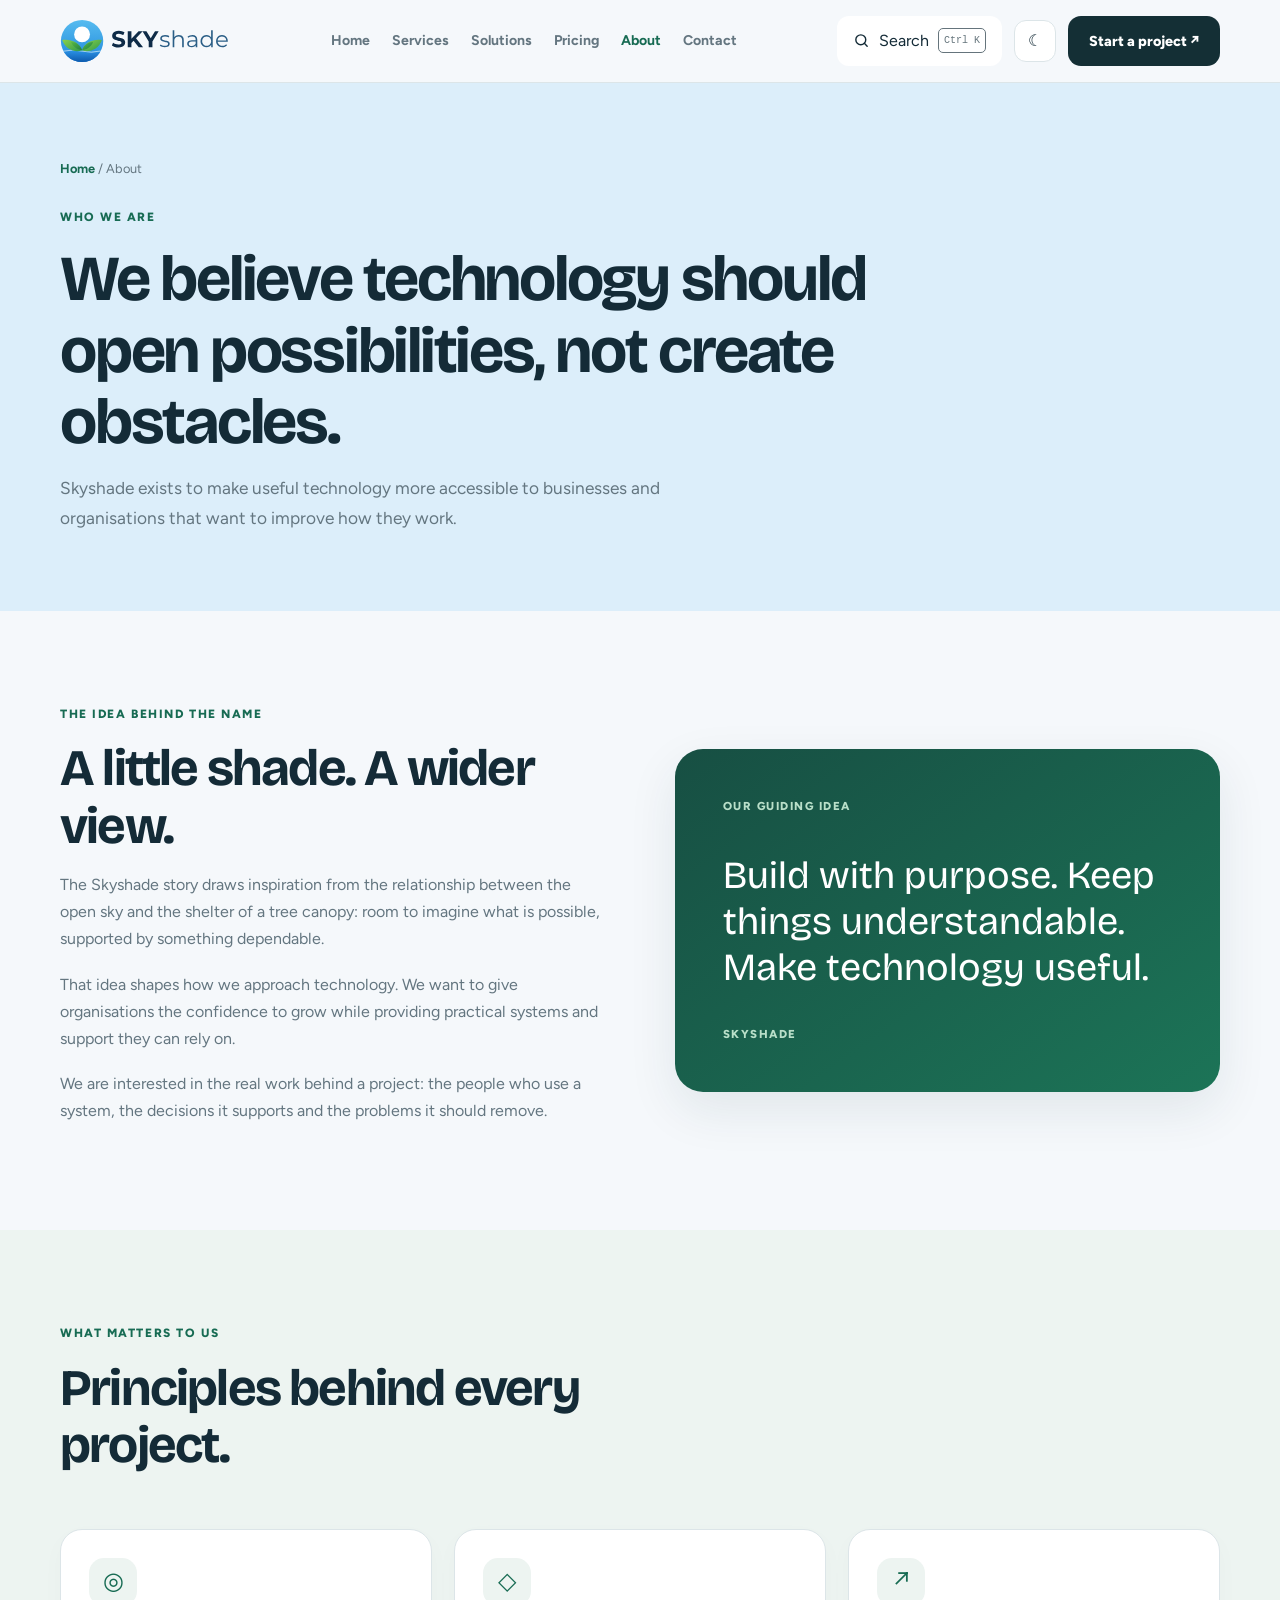
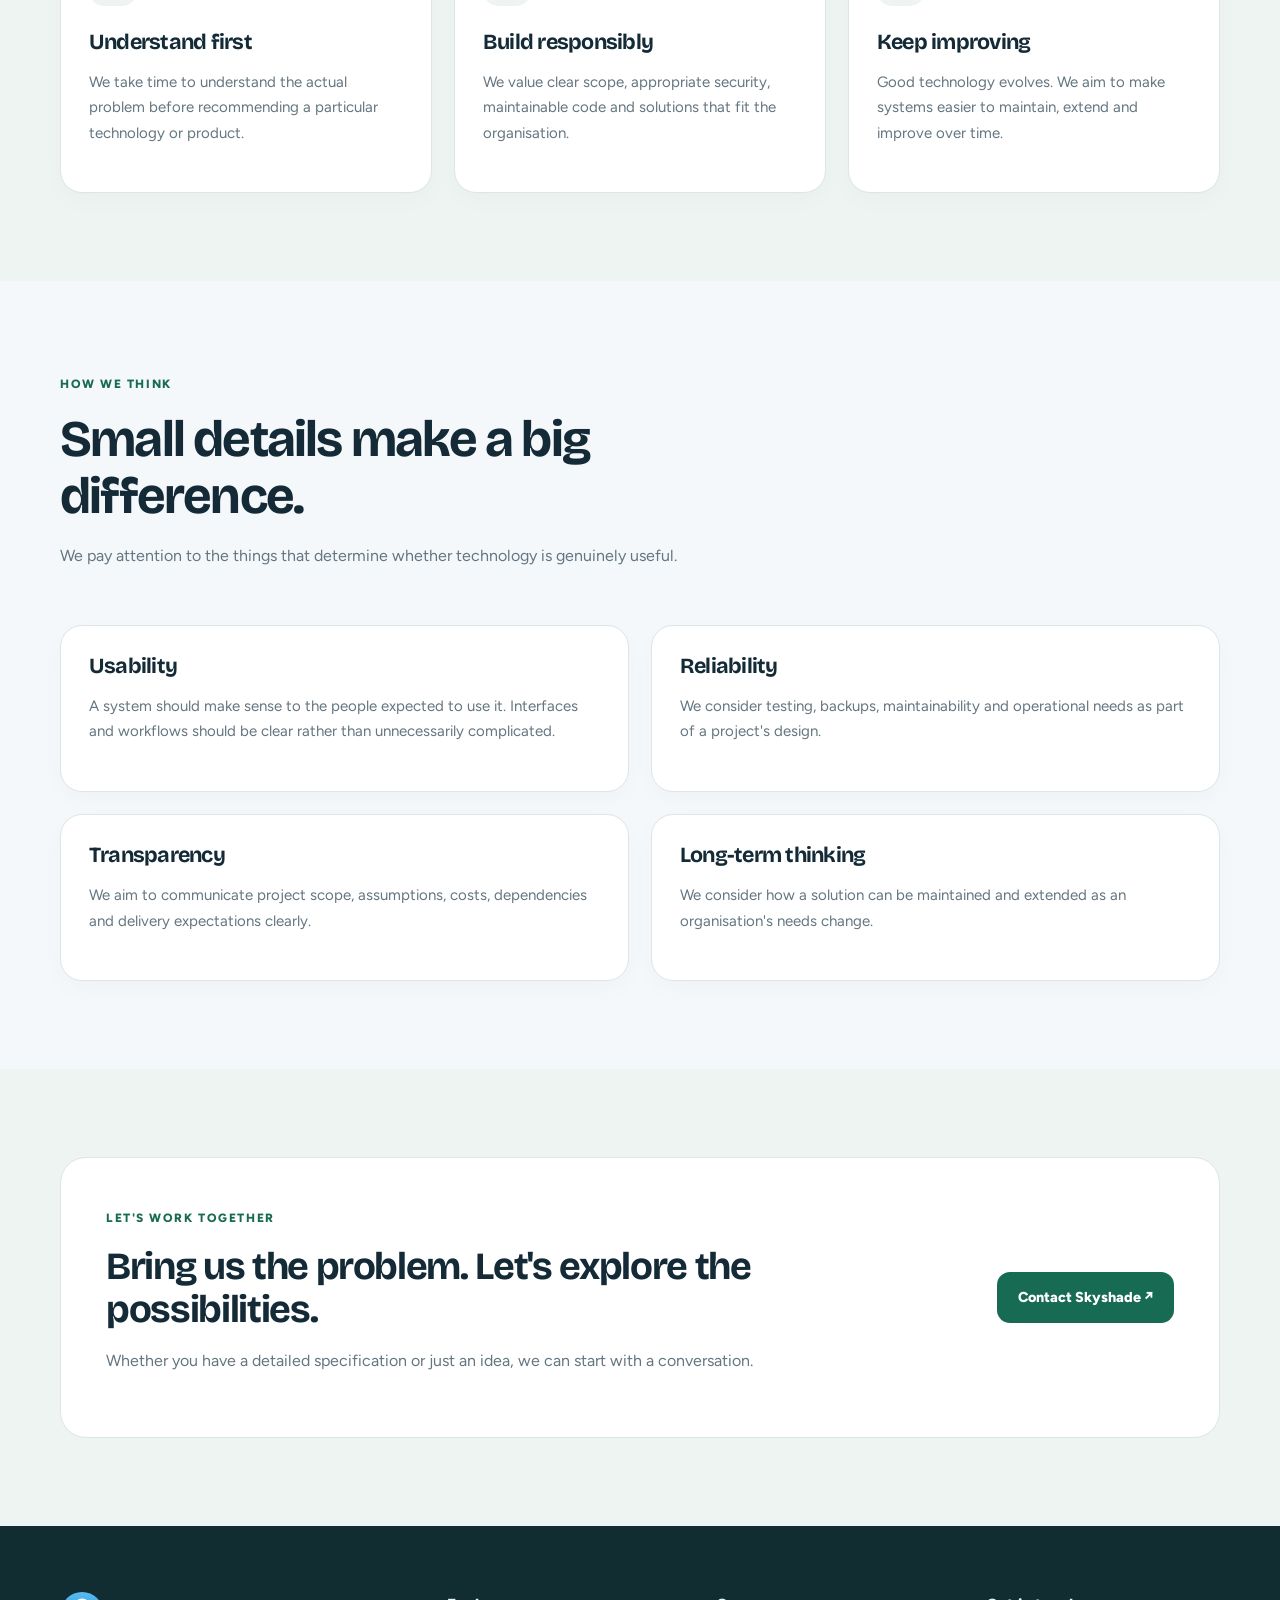
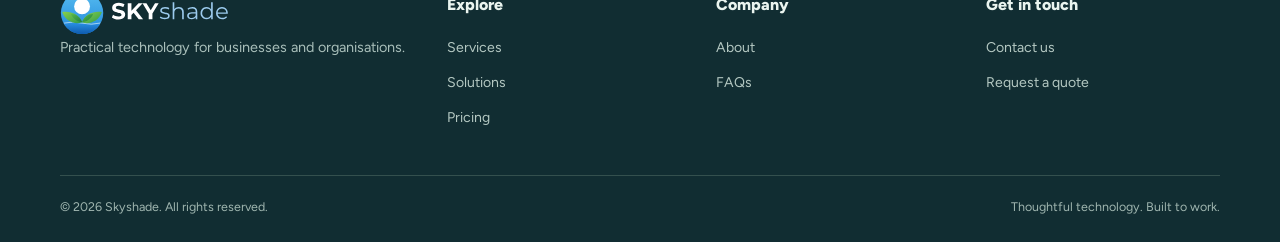
==== about.html @ b4fc6fee "nav update" ====
<!doctype html>
<html lang="en">
  <head>
    <meta charset="utf-8" />
    <meta name="viewport" content="width=device-width, initial-scale=1" />

    <title>About Skyshade | Our Story & Approach to Technology</title>

    <meta
      name="description"
      content="Discover Skyshade's approach to practical technology, software development and digital solutions for businesses and organisations in Kenya."
    />

    <meta name="robots" content="index, follow, max-image-preview:large" />
    <link rel="canonical" href="https://skyshade.co.ke/about" />

<meta property="og:type" content="website">
<meta property="og:title" content="Skyshade | Websites, software and IT consulting in Kenya">
<meta property="og:description" content="Technology, made dependable. Websites, software and IT consulting for businesses and institutions in Kenya.">
<meta property="og:image" content="https://www.skyshade.co.ke/og-image.jpg">
<meta property="og:image:width" content="1200">
<meta property="og:image:height" content="630">
<meta property="og:url" content="https://www.skyshade.co.ke/">
<meta name="twitter:card" content="summary_large_image">
<meta name="twitter:image" content="https://www.skyshade.co.ke/og-image.jpg">


    <meta name="theme-color" content="#f5f8fb" />

    <link rel="icon" href="/favicon.svg" type="image/svg+xml" />
    <link rel="icon" href="/favicon.ico" sizes="48x48" />
    <link rel="apple-touch-icon" href="/apple-touch-icon.png" />
    <link rel="stylesheet" href="assets/styles.css" />

    <script>
      try {
        const t = localStorage.getItem("skyshade-theme");
        if (t) document.documentElement.dataset.theme = t;
      } catch (e) {}
    </script>

    <script src="assets/site.js" defer></script>
  </head>

  <body>
    <header class="site-header">
      <div class="container nav-wrap">
        <a class="logo" href="index">
          <img
            class="logo-light"
            src="assets/skyshade-logo-light-compact.svg"
            alt="Skyshade"
            height="44"
          />
          <img
            class="logo-dark"
            src="assets/skyshade-logo-dark-compact.svg"
            alt=""
            aria-hidden="true"
            height="44"
          />
        </a>
        <nav class="nav-links" data-nav aria-label="Main navigation">
          <a href="index">Home</a><a href="services">Services</a
          ><a href="solutions">Solutions</a><a href="pricing">Pricing</a
          ><a href="about" aria-current="page">About</a
          ><a href="contact">Contact</a>
        </nav>
        <div class="nav-actions">
          <button
            class="theme-toggle"
            data-theme-toggle
            type="button"
            aria-label="Switch theme"
          >
            ☾</button
          ><a class="btn btn-dark" href="contact">Start a project ↗</a
          ><button
            class="menu-toggle"
            data-menu-toggle
            type="button"
            aria-label="Open navigation"
            aria-expanded="false"
          >
            ☰
          </button>
        </div>
      </div>
    </header>
    <main>
      <section class="page-hero">
        <div class="container">
          <div class="breadcrumb"><a href="index">Home</a> / About</div>
          <span class="eyebrow">Who we are</span>
          <h1>
            We believe technology should open possibilities, not create
            obstacles.
          </h1>
          <p>
            Skyshade exists to make useful technology more accessible to
            businesses and organisations that want to improve how they work.
          </p>
        </div>
      </section>
      <section class="section">
        <div class="container split">
          <div>
            <span class="eyebrow">The idea behind the name</span>
            <h2>A little shade. A wider view.</h2>
            <p>
              The Skyshade story draws inspiration from the relationship between
              the open sky and the shelter of a tree canopy: room to imagine
              what is possible, supported by something dependable.
            </p>
            <p>
              That idea shapes how we approach technology. We want to give
              organisations the confidence to grow while providing practical
              systems and support they can rely on.
            </p>
            <p>
              We are interested in the real work behind a project: the people
              who use a system, the decisions it supports and the problems it
              should remove.
            </p>
          </div>
          <div class="story-panel">
            <span>OUR GUIDING IDEA</span>
            <blockquote>
              Build with purpose. Keep things understandable. Make technology
              useful.
            </blockquote>
            <span>SKYSHADE</span>
          </div>
        </div>
      </section>
      <section class="section section-alt">
        <div class="container">
          <div class="section-head">
            <div>
              <span class="eyebrow">What matters to us</span>
              <h2>Principles behind every project.</h2>
            </div>
          </div>
          <div class="grid-3">
            <article class="card">
              <div class="card-icon">◎</div>
              <h3>Understand first</h3>
              <p>
                We take time to understand the actual problem before
                recommending a particular technology or product.
              </p>
            </article>
            <article class="card">
              <div class="card-icon">◇</div>
              <h3>Build responsibly</h3>
              <p>
                We value clear scope, appropriate security, maintainable code
                and solutions that fit the organisation.
              </p>
            </article>
            <article class="card">
              <div class="card-icon">↗</div>
              <h3>Keep improving</h3>
              <p>
                Good technology evolves. We aim to make systems easier to
                maintain, extend and improve over time.
              </p>
            </article>
          </div>
        </div>
      </section>
      <section class="section">
        <div class="container">
          <div class="section-head">
            <div>
              <span class="eyebrow">How we think</span>
              <h2>Small details make a big difference.</h2>
              <p>
                We pay attention to the things that determine whether technology
                is genuinely useful.
              </p>
            </div>
          </div>
          <div class="grid-2">
            <div class="card">
              <h3>Usability</h3>
              <p>
                A system should make sense to the people expected to use it.
                Interfaces and workflows should be clear rather than
                unnecessarily complicated.
              </p>
            </div>
            <div class="card">
              <h3>Reliability</h3>
              <p>
                We consider testing, backups, maintainability and operational
                needs as part of a project's design.
              </p>
            </div>
            <div class="card">
              <h3>Transparency</h3>
              <p>
                We aim to communicate project scope, assumptions, costs,
                dependencies and delivery expectations clearly.
              </p>
            </div>
            <div class="card">
              <h3>Long-term thinking</h3>
              <p>
                We consider how a solution can be maintained and extended as an
                organisation's needs change.
              </p>
            </div>
          </div>
        </div>
      </section>
      <section class="section section-alt">
        <div class="container cta-band">
          <div>
            <span class="eyebrow">Let's work together</span>
            <h2>Bring us the problem. Let's explore the possibilities.</h2>
            <p>
              Whether you have a detailed specification or just an idea, we can
              start with a conversation.
            </p>
          </div>
          <a class="btn btn-primary" href="contact">Contact Skyshade ↗</a>
        </div>
      </section>
    </main>
    <footer class="site-footer">
      <div class="container">
        <div class="footer-grid">
          <div>
            <a class="logo" href="index">
              <img
                class="logo-light"
                src="assets/skyshade-logo-dark-compact.svg"
                alt="Skyshade"
                height="44"
              />
              <img
                class="logo-dark"
                src="assets/skyshade-logo-dark-compact.svg"
                alt="Skyshade"
                aria-hidden="true"
                height="44"
              />
            </a>
            <p>Practical technology for businesses and organisations.</p>
          </div>
          <div>
            <div class="footer-title">Explore</div>
            <div class="footer-links">
              <a href="services">Services</a><a href="solutions">Solutions</a
              ><a href="pricing">Pricing</a>
            </div>
          </div>
          <div>
            <div class="footer-title">Company</div>
            <div class="footer-links">
              <a href="about">About</a><a href="faq">FAQs</a>
            </div>
          </div>
          <div>
            <div class="footer-title">Get in touch</div>
            <div class="footer-links">
              <a href="contact">Contact us</a
              ><a href="contact">Request a quote</a>
            </div>
          </div>
        </div>
        <div class="footer-bottom">
          <span
            >© <span data-year>2026</span> Skyshade. All rights reserved.</span
          ><span>Thoughtful technology. Built to work.</span>
        </div>
      </div>
    </footer>

    <script src="assets/search.js" defer></script>
  </body>
</html>
---- assets/styles.css ----
@import url("https://fonts.googleapis.com/css2?family=Bricolage+Grotesque:opsz,wght@12..96,400;12..96,500;12..96,600;12..96,700;12..96,800&family=Figtree:wght@400;500;600;700;800&display=swap");

:root {
  color-scheme: light;
  --bg: #f5f8fb;
  --surface: #ffffff;
  --surface-alt: #edf4f1;
  --text: #142b37;
  --muted: #647680;
  --primary: #176b53;
  --primary-dark: #10513f;
  --sky: #dceefa;
  --line: #dce5e8;
  --accent: #a8d6bd;
  --shadow: 0 18px 50px rgba(23, 57, 67, 0.09);
  --radius: 22px;
}

:root[data-theme="dark"] {
  color-scheme: dark;
  --bg: #101b20;
  --surface: #17272d;
  --surface-alt: #1c302f;
  --text: #edf5f1;
  --muted: #a9b9b7;
  --primary: #80c7a4;
  --primary-dark: #a1d9ba;
  --sky: #203844;
  --line: #30454a;
  --accent: #396a54;
  --shadow: 0 18px 50px rgba(0, 0, 0, 0.2);
}

* {
  box-sizing: border-box;
}

html {
  scroll-behavior: smooth;
  scroll-padding-top: 100px;
}

body {
  margin: 0;
  background: var(--bg);
  color: var(--text);
  font-family: "Figtree", sans-serif;
  font-size: 16px;
  line-height: 1.7;
  transition:
    background 0.25s,
    color 0.25s;
}

a {
  color: inherit;
  text-decoration: none;
}
button,
input,
textarea,
select {
  font: inherit;
}
button,
a {
  -webkit-tap-highlight-color: transparent;
}
img {
  max-width: 100%;
  display: block;
}

h1,
h2,
h3,
h4 {
  font-family: "Bricolage Grotesque", sans-serif;
  line-height: 1.12;
  letter-spacing: -0.035em;
  margin: 0 0 16px;
}

h1 {
  font-size: clamp(2.8rem, 6vw, 5.4rem);
}
h2 {
  font-size: clamp(2rem, 4vw, 3.25rem);
}
h3 {
  font-size: 1.35rem;
}
p {
  color: var(--muted);
  margin: 0 0 18px;
}

.container {
  width: min(1160px, calc(100% - 44px));
  margin-inline: auto;
}

.skip-link {
  position: absolute;
  left: -999px;
  top: 8px;
  background: var(--surface);
  padding: 12px;
  z-index: 1000;
}
.skip-link:focus {
  left: 8px;
}

.site-header {
  position: sticky;
  top: 0;
  z-index: 100;
  background: color-mix(in srgb, var(--bg) 90%, transparent);
  backdrop-filter: blur(18px);
  border-bottom: 1px solid var(--line);
}

.nav-wrap {
  min-height: 82px;
  display: flex;
  align-items: center;
  justify-content: space-between;
  gap: 24px;
}

.brand {
  display: inline-flex;
  align-items: center;
  gap: 11px;
  font-weight: 800;
  font-size: 1.35rem;
  letter-spacing: -0.06em;
}
.brand small {
  display: block;
  font-size: 0.65rem;
  font-weight: 600;
  color: var(--muted);
  letter-spacing: 0.02em;
}
.brand-mark {
  width: 42px;
  height: 42px;
  border-radius: 14px;
  display: grid;
  place-items: center;
  color: white;
  font-family: "Bricolage Grotesque";
  font-size: 1.5rem;
  background: linear-gradient(145deg, #2d8c6a, #12533f);
  box-shadow: 0 8px 20px rgba(23, 107, 83, 0.2);
}

.nav-links {
  display: flex;
  align-items: center;
  gap: 22px;
}
.nav-links a {
  font-size: 0.88rem;
  font-weight: 700;
  color: var(--muted);
}
.nav-links a:hover,
.nav-links a[aria-current="page"] {
  color: var(--primary);
}

.nav-actions {
  display: flex;
  align-items: center;
  gap: 12px;
}
.theme-toggle,
.menu-toggle {
  border: 1px solid var(--line);
  background: var(--surface);
  color: var(--text);
  border-radius: 12px;
  cursor: pointer;
  min-width: 42px;
  min-height: 42px;
}
.menu-toggle {
  display: none;
  font-size: 1.2rem;
}

.btn {
  min-height: 48px;
  display: inline-flex;
  align-items: center;
  justify-content: center;
  gap: 9px;
  padding: 12px 20px;
  border-radius: 13px;
  font-weight: 800;
  font-size: 0.9rem;
  border: 1px solid transparent;
  cursor: pointer;
  transition:
    transform 0.2s,
    background 0.2s,
    border 0.2s;
}
.btn:hover {
  transform: translateY(-2px);
}
.btn-primary {
  background: var(--primary);
  color: white;
}
.btn-primary:hover {
  background: var(--primary-dark);
}
.btn-dark {
  background: #142f35;
  color: white;
}
.btn-outline {
  border-color: var(--line);
  color: var(--text);
  background: var(--surface);
}

.eyebrow {
  display: inline-block;
  margin-bottom: 16px;
  color: var(--primary);
  font-size: 0.75rem;
  font-weight: 800;
  letter-spacing: 0.13em;
  text-transform: uppercase;
}

.hero {
  padding: 90px 0 84px;
  overflow: hidden;
}
.hero-grid {
  display: grid;
  grid-template-columns: 1.08fr 0.92fr;
  align-items: center;
  gap: 70px;
}
.hero h1 {
  max-width: 720px;
}
.hero p {
  max-width: 590px;
  font-size: 1.12rem;
}
.hero-actions {
  display: flex;
  flex-wrap: wrap;
  gap: 12px;
  margin: 28px 0;
}
.tag-list {
  display: flex;
  flex-wrap: wrap;
  gap: 9px;
}
.tag {
  border: 1px solid var(--line);
  border-radius: 30px;
  padding: 7px 12px;
  color: var(--muted);
  font-size: 0.78rem;
  font-weight: 700;
}

.hero-visual {
  min-height: 390px;
  border-radius: 32px;
  padding: 35px;
  display: grid;
  place-items: center;
  position: relative;
  background:
    radial-gradient(
      circle at 80% 10%,
      rgba(255, 255, 255, 0.8),
      transparent 30%
    ),
    linear-gradient(145deg, #cbe9e1, #dceefa 65%, #b6d7c4);
}
.visual-panel {
  width: 100%;
  max-width: 410px;
  padding: 25px;
  border-radius: 23px;
  background: rgba(255, 255, 255, 0.87);
  color: #173c3c;
  box-shadow: 0 25px 60px rgba(20, 64, 65, 0.18);
  transform: rotate(-3deg);
}
.visual-top {
  display: flex;
  justify-content: space-between;
  font-size: 0.68rem;
  font-weight: 800;
  letter-spacing: 0.12em;
}
.visual-dots {
  display: flex;
  gap: 5px;
}
.visual-dots i {
  width: 7px;
  height: 7px;
  border-radius: 50%;
  background: #82b9a0;
}
.visual-chart {
  height: 150px;
  display: flex;
  align-items: end;
  gap: 13px;
  padding: 25px 8px 8px;
  border-bottom: 1px solid #dce8e2;
}
.visual-chart span {
  flex: 1;
  border-radius: 9px 9px 3px 3px;
  background: linear-gradient(#77c4a0, #24765b);
}
.visual-chart span:nth-child(1) {
  height: 40%;
}
.visual-chart span:nth-child(2) {
  height: 65%;
}
.visual-chart span:nth-child(3) {
  height: 48%;
}
.visual-chart span:nth-child(4) {
  height: 82%;
}
.visual-chart span:nth-child(5) {
  height: 70%;
}
.visual-chart span:nth-child(6) {
  height: 100%;
}
.visual-foot {
  display: flex;
  justify-content: space-between;
  gap: 12px;
  padding-top: 18px;
}
.visual-stat strong,
.visual-stat small {
  display: block;
}
.visual-stat strong {
  font-size: 0.9rem;
}
.visual-stat small {
  color: #71827b;
  font-size: 0.68rem;
}
.floating-note {
  position: absolute;
  bottom: 28px;
  right: 0;
  background: white;
  color: #176b53;
  padding: 12px 18px;
  border-radius: 13px;
  font-size: 0.8rem;
  font-weight: 800;
  box-shadow: var(--shadow);
}

.section {
  padding: 88px 0;
}
.section-alt {
  background: var(--surface-alt);
}
.section-head {
  display: flex;
  align-items: end;
  justify-content: space-between;
  gap: 35px;
  margin-bottom: 38px;
}
.section-head > div {
  max-width: 680px;
}
.section-head p {
  max-width: 620px;
}

.grid-2 {
  display: grid;
  grid-template-columns: repeat(2, minmax(0, 1fr));
  gap: 22px;
}
.grid-3 {
  display: grid;
  grid-template-columns: repeat(3, minmax(0, 1fr));
  gap: 22px;
}
.grid-4 {
  display: grid;
  grid-template-columns: repeat(4, minmax(0, 1fr));
  gap: 18px;
}

.card {
  background: var(--surface);
  border: 1px solid var(--line);
  padding: 28px;
  border-radius: var(--radius);
  box-shadow: 0 8px 25px rgba(20, 50, 60, 0.025);
}
.card p {
  font-size: 0.94rem;
}
.card-icon {
  width: 48px;
  height: 48px;
  border-radius: 15px;
  background: var(--surface-alt);
  color: var(--primary);
  display: grid;
  place-items: center;
  font-size: 1.5rem;
  margin-bottom: 24px;
}
.card-link {
  color: var(--primary);
  font-weight: 800;
  font-size: 0.88rem;
}
.card-link:hover {
  text-decoration: underline;
}

.split {
  display: grid;
  grid-template-columns: 1fr 1fr;
  align-items: center;
  gap: 70px;
}
.check-list {
  list-style: none;
  padding: 0;
  margin: 24px 0 30px;
}
.check-list li {
  margin: 12px 0;
  color: var(--muted);
}
.check-list li::before {
  content: "✓";
  color: var(--primary);
  font-weight: 900;
  margin-right: 12px;
}

.story-panel {
  background: linear-gradient(145deg, #174f43, #1c7457);
  color: white;
  border-radius: 28px;
  padding: 48px;
  min-height: 310px;
  display: flex;
  flex-direction: column;
  justify-content: space-between;
  box-shadow: var(--shadow);
}
.story-panel span {
  font-size: 0.72rem;
  font-weight: 800;
  letter-spacing: 0.13em;
  color: #b9dfc9;
}
.story-panel blockquote {
  font-family: "Bricolage Grotesque";
  font-size: clamp(1.8rem, 3vw, 2.7rem);
  line-height: 1.2;
  margin: 35px 0;
}

.process {
  display: grid;
  grid-template-columns: repeat(4, 1fr);
  gap: 16px;
}
.number {
  font-size: 0.72rem;
  color: var(--primary);
  font-weight: 900;
  letter-spacing: 0.1em;
  margin-bottom: 20px;
}

.cta-band {
  padding: 45px;
  border-radius: 26px;
  background: var(--surface);
  border: 1px solid var(--line);
  display: flex;
  justify-content: space-between;
  align-items: center;
  gap: 30px;
}
.cta-band > div {
  max-width: 700px;
}
.cta-band h2 {
  font-size: clamp(1.8rem, 3vw, 2.6rem);
}

.page-hero {
  padding: 75px 0 60px;
  background: var(--sky);
}
.page-hero h1 {
  max-width: 850px;
  font-size: clamp(2.6rem, 5vw, 4.5rem);
}
.page-hero p {
  max-width: 700px;
  font-size: 1.08rem;
}

.breadcrumb {
  color: var(--muted);
  font-size: 0.8rem;
  margin-bottom: 22px;
}
.breadcrumb a {
  color: var(--primary);
  font-weight: 700;
}

.feature-list {
  display: grid;
  grid-template-columns: repeat(2, 1fr);
  gap: 12px;
  margin-top: 25px;
}
.feature-item {
  padding: 15px;
  border-radius: 13px;
  background: var(--surface-alt);
  color: var(--text);
  font-size: 0.9rem;
}

.price-card {
  position: relative;
}
.price {
  font-family: "Bricolage Grotesque";
  font-size: 2rem;
  font-weight: 800;
  margin: 14px 0 5px;
}
.price small {
  font-family: "Figtree";
  font-size: 0.8rem;
  font-weight: 600;
  color: var(--muted);
}
.price-card ul {
  padding-left: 20px;
  color: var(--muted);
  font-size: 0.9rem;
}
.price-card li {
  margin: 9px 0;
}
.price-card .btn {
  width: 100%;
  margin-top: 15px;
}
.popular {
  border: 2px solid var(--primary);
}

.table-wrap {
  overflow-x: auto;
  border: 1px solid var(--line);
  border-radius: 18px;
  background: var(--surface);
}
table {
  width: 100%;
  border-collapse: collapse;
  min-width: 650px;
}
th,
td {
  padding: 17px 20px;
  text-align: left;
  border-bottom: 1px solid var(--line);
}
th {
  background: var(--surface-alt);
  font-size: 0.82rem;
}
td {
  color: var(--muted);
  font-size: 0.9rem;
}
tr:last-child td {
  border-bottom: 0;
}

.project-card {
  overflow: hidden;
  padding: 0;
}
.project-art {
  min-height: 190px;
  padding: 28px;
  display: flex;
  align-items: end;
  background: linear-gradient(140deg, #d6eee4, #b9d9ed);
  color: #174f43;
}
.project-art.blue {
  background: linear-gradient(140deg, #dceefa, #b8c9ed);
  color: #253c6b;
}
.project-art.gold {
  background: linear-gradient(140deg, #f5e9d0, #d8c69d);
  color: #59452a;
}
.project-art strong {
  font-family: "Bricolage Grotesque";
  font-size: 1.7rem;
}
.project-body {
  padding: 25px;
}

.contact-layout {
  display: grid;
  grid-template-columns: 0.8fr 1.2fr;
  gap: 35px;
  align-items: start;
}
.contact-info {
  background: var(--surface-alt);
  padding: 30px;
  border-radius: 22px;
}
.contact-info a {
  color: var(--primary);
  font-weight: 700;
}
.form-card {
  padding: 32px;
  background: var(--surface);
  border: 1px solid var(--line);
  border-radius: 22px;
}
.form-grid {
  display: grid;
  grid-template-columns: 1fr 1fr;
  gap: 17px;
}
.form-field {
  margin-bottom: 18px;
}
.form-field.full {
  grid-column: 1 / -1;
}
.form-field label {
  display: block;
  font-size: 0.85rem;
  font-weight: 800;
  margin-bottom: 7px;
}
.form-field input,
.form-field textarea,
.form-field select {
  width: 100%;
  border: 1px solid var(--line);
  border-radius: 11px;
  background: var(--bg);
  color: var(--text);
  padding: 13px 14px;
  outline: none;
}
.form-field input:focus,
.form-field textarea:focus,
.form-field select:focus {
  border-color: var(--primary);
  box-shadow: 0 0 0 3px color-mix(in srgb, var(--primary) 15%, transparent);
}
.form-field textarea {
  min-height: 145px;
  resize: vertical;
}
.form-note {
  font-size: 0.78rem;
  color: var(--muted);
  margin-top: 12px;
}
.form-status {
  margin-top: 15px;
  font-weight: 700;
}

.faq-item {
  border-bottom: 1px solid var(--line);
  padding: 20px 0;
}
.faq-item summary {
  cursor: pointer;
  font-weight: 800;
  font-family: "Bricolage Grotesque";
  font-size: 1.12rem;
}
.faq-item p {
  margin: 14px 0 0;
}

.site-footer {
  background: #112d32;
  color: #eaf4ef;
  padding: 65px 0 25px;
}
.site-footer p {
  color: #a9bfba;
  font-size: 0.9rem;
}
.footer-grid {
  display: grid;
  grid-template-columns: 1.5fr 1fr 1fr 1fr;
  gap: 35px;
}
.footer-brand {
  color: white;
}
.footer-title {
  font-weight: 800;
  margin-bottom: 18px;
}
.footer-links {
  display: grid;
  gap: 11px;
}
.footer-links a,
.footer-links span {
  color: #b4c8c2;
  font-size: 0.88rem;
}
.footer-links a:hover {
  color: white;
}
.footer-bottom {
  border-top: 1px solid #34504e;
  margin-top: 45px;
  padding-top: 20px;
  display: flex;
  justify-content: space-between;
  gap: 15px;
  color: #9fb5af;
  font-size: 0.78rem;
}

@media (max-width: 1050px) {
  .nav-links {
    gap: 13px;
  }
  .nav-links a {
    font-size: 0.8rem;
  }
  .hero-grid {
    gap: 35px;
  }
  .grid-4 {
    grid-template-columns: repeat(2, 1fr);
  }
}

@media (max-width: 820px) {
  .nav-wrap {
    min-height: 72px;
  }
  .menu-toggle {
    display: inline-block;
  }
  .nav-links {
    display: none;
    position: absolute;
    top: 72px;
    left: 0;
    right: 0;
    padding: 20px 24px 25px;
    background: var(--surface);
    border-bottom: 1px solid var(--line);
    flex-direction: column;
    align-items: stretch;
    gap: 0;
  }
  .nav-links.open {
    display: flex;
  }
  .nav-links a {
    padding: 12px 0;
    border-bottom: 1px solid var(--line);
    font-size: 0.95rem;
  }
  .nav-actions .btn {
    display: none;
  }
  .hero-grid,
  .split,
  .contact-layout {
    grid-template-columns: 1fr;
  }
  .hero {
    padding: 65px 0;
  }
  .hero-visual {
    min-height: 330px;
  }
  .grid-3 {
    grid-template-columns: repeat(2, 1fr);
  }
  .process {
    grid-template-columns: repeat(2, 1fr);
  }
  .footer-grid {
    grid-template-columns: repeat(2, 1fr);
  }
  .section-head {
    align-items: start;
    flex-direction: column;
  }
}

@media (max-width: 560px) {
  .container {
    width: min(100% - 30px, 1160px);
  }
  .hero {
    padding: 52px 0;
  }
  .hero-visual {
    padding: 20px;
    min-height: 285px;
  }
  .visual-panel {
    padding: 18px;
  }
  .floating-note {
    right: 8px;
    bottom: 12px;
  }
  .section {
    padding: 65px 0;
  }
  .grid-2,
  .grid-3,
  .grid-4,
  .process,
  .feature-list {
    grid-template-columns: 1fr;
  }
  .card {
    padding: 23px;
  }
  .story-panel {
    padding: 30px;
    min-height: 270px;
  }
  .cta-band {
    padding: 28px;
    align-items: start;
    flex-direction: column;
  }
  .form-grid {
    grid-template-columns: 1fr;
  }
  .form-field.full {
    grid-column: auto;
  }
  .footer-grid {
    grid-template-columns: 1fr 1fr;
    gap: 30px 18px;
  }
  .footer-bottom {
    flex-direction: column;
  }
  .nav-actions {
    gap: 7px;
  }
}
.logo img {
  height: 44px;
  width: auto;
}

.logo .logo-light {
  display: block;
}
.logo .logo-dark {
  display: none;
}

:root[data-theme="dark"] .logo .logo-light {
  display: none;
}
:root[data-theme="dark"] .logo .logo-dark {
  display: block;
}

@media (prefers-color-scheme: dark) {
  :root:not([data-theme="light"]) .logo .logo-light {
    display: none;
  }
  :root:not([data-theme="light"]) .logo .logo-dark {
    display: block;
  }
}
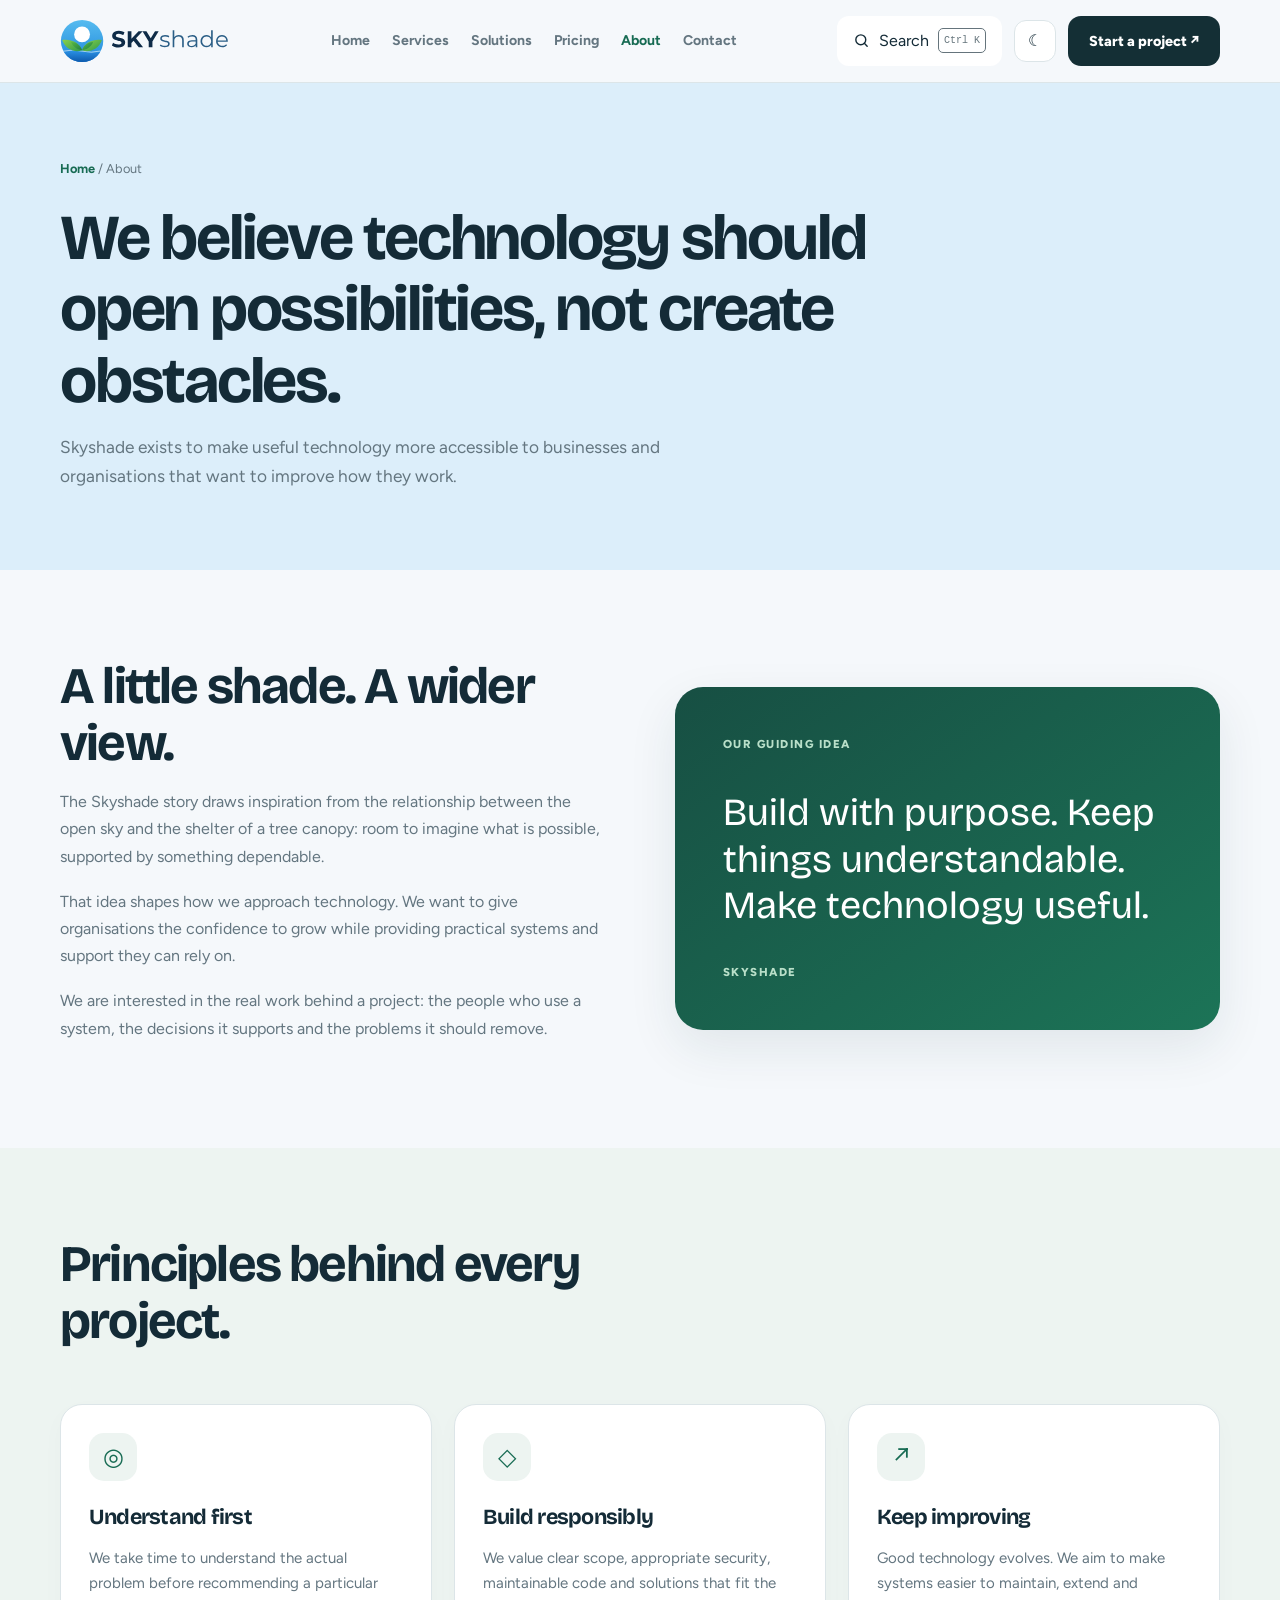
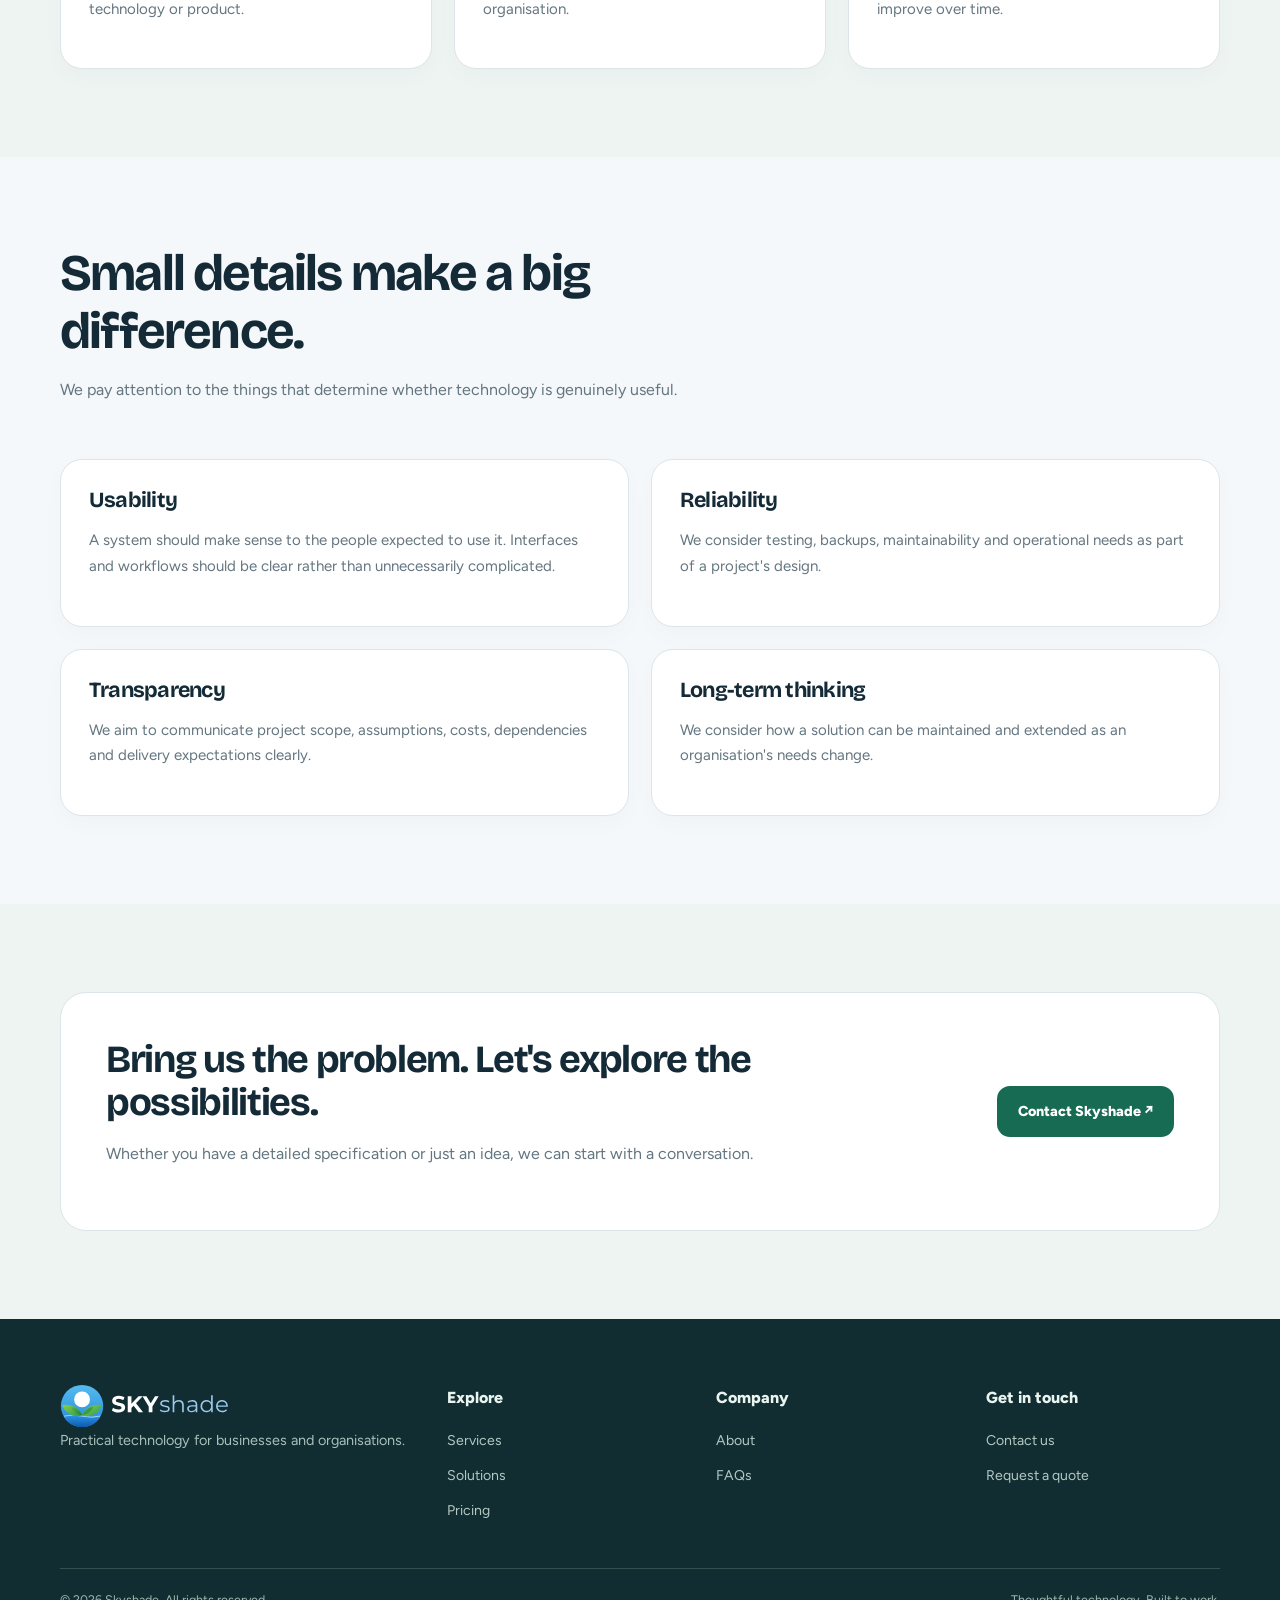
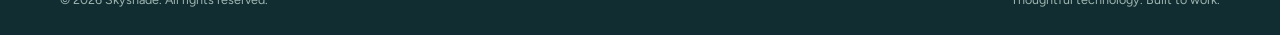
==== commit 4e8f702e: "updated fonts" ====
--- a/about.html
+++ b/about.html
@@ -14,16 +14,27 @@
     <meta name="robots" content="index, follow, max-image-preview:large" />
     <link rel="canonical" href="https://skyshade.co.ke/about" />
 
-<meta property="og:type" content="website">
-<meta property="og:title" content="Skyshade | Websites, software and IT consulting in Kenya">
-<meta property="og:description" content="Technology, made dependable. Websites, software and IT consulting for businesses and institutions in Kenya.">
-<meta property="og:image" content="https://www.skyshade.co.ke/og-image.jpg">
-<meta property="og:image:width" content="1200">
-<meta property="og:image:height" content="630">
-<meta property="og:url" content="https://www.skyshade.co.ke/">
-<meta name="twitter:card" content="summary_large_image">
-<meta name="twitter:image" content="https://www.skyshade.co.ke/og-image.jpg">
-
+    <meta property="og:type" content="website" />
+    <meta
+      property="og:title"
+      content="Skyshade | Websites, software and IT consulting in Kenya"
+    />
+    <meta
+      property="og:description"
+      content="Technology, made dependable. Websites, software and IT consulting for businesses and institutions in Kenya."
+    />
+    <meta
+      property="og:image"
+      content="https://www.skyshade.co.ke/og-image.jpg"
+    />
+    <meta property="og:image:width" content="1200" />
+    <meta property="og:image:height" content="630" />
+    <meta property="og:url" content="https://www.skyshade.co.ke/" />
+    <meta name="twitter:card" content="summary_large_image" />
+    <meta
+      name="twitter:image"
+      content="https://www.skyshade.co.ke/og-image.jpg"
+    />
 
     <meta name="theme-color" content="#f5f8fb" />
 
@@ -91,7 +102,6 @@
       <section class="page-hero">
         <div class="container">
           <div class="breadcrumb"><a href="index">Home</a> / About</div>
-          <span class="eyebrow">Who we are</span>
           <h1>
             We believe technology should open possibilities, not create
             obstacles.
@@ -105,7 +115,6 @@
       <section class="section">
         <div class="container split">
           <div>
-            <span class="eyebrow">The idea behind the name</span>
             <h2>A little shade. A wider view.</h2>
             <p>
               The Skyshade story draws inspiration from the relationship between
@@ -137,7 +146,6 @@
         <div class="container">
           <div class="section-head">
             <div>
-              <span class="eyebrow">What matters to us</span>
               <h2>Principles behind every project.</h2>
             </div>
           </div>
@@ -173,7 +181,6 @@
         <div class="container">
           <div class="section-head">
             <div>
-              <span class="eyebrow">How we think</span>
               <h2>Small details make a big difference.</h2>
               <p>
                 We pay attention to the things that determine whether technology
@@ -217,7 +224,6 @@
       <section class="section section-alt">
         <div class="container cta-band">
           <div>
-            <span class="eyebrow">Let's work together</span>
             <h2>Bring us the problem. Let's explore the possibilities.</h2>
             <p>
               Whether you have a detailed specification or just an idea, we can
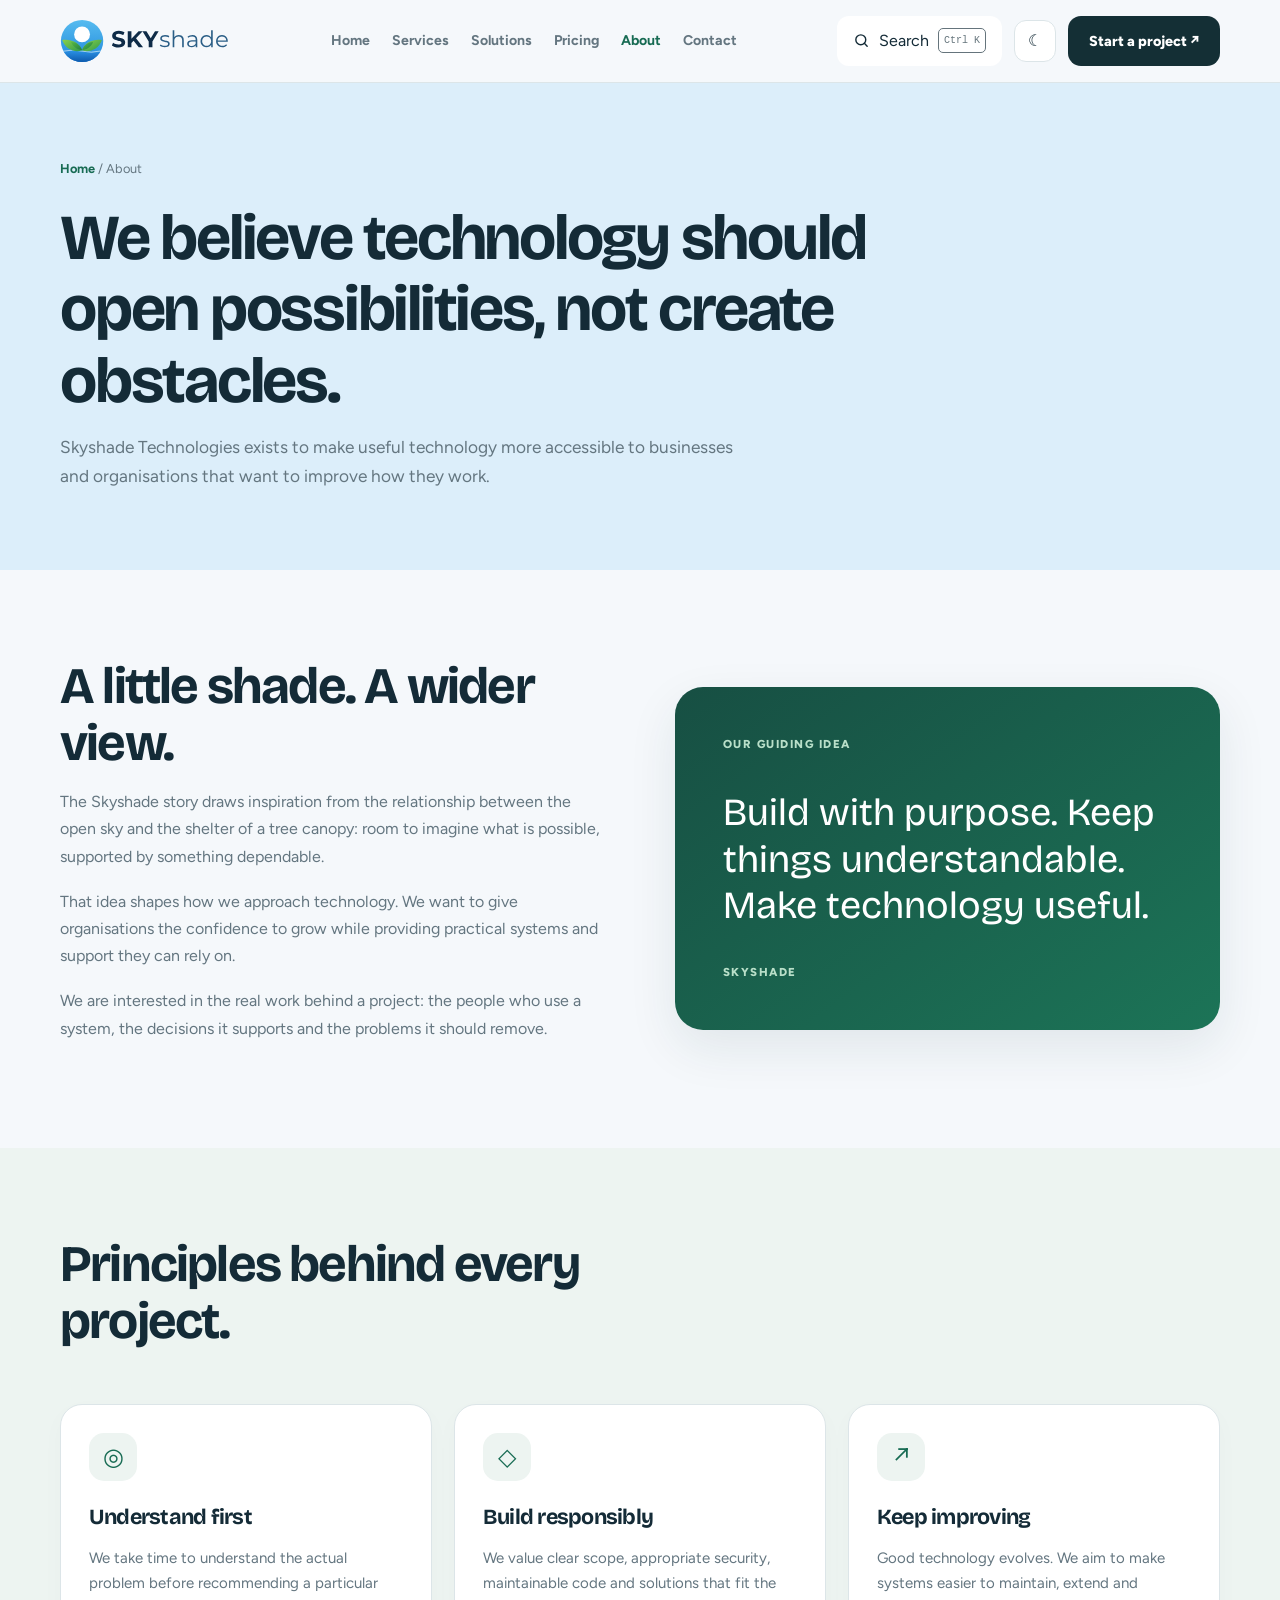
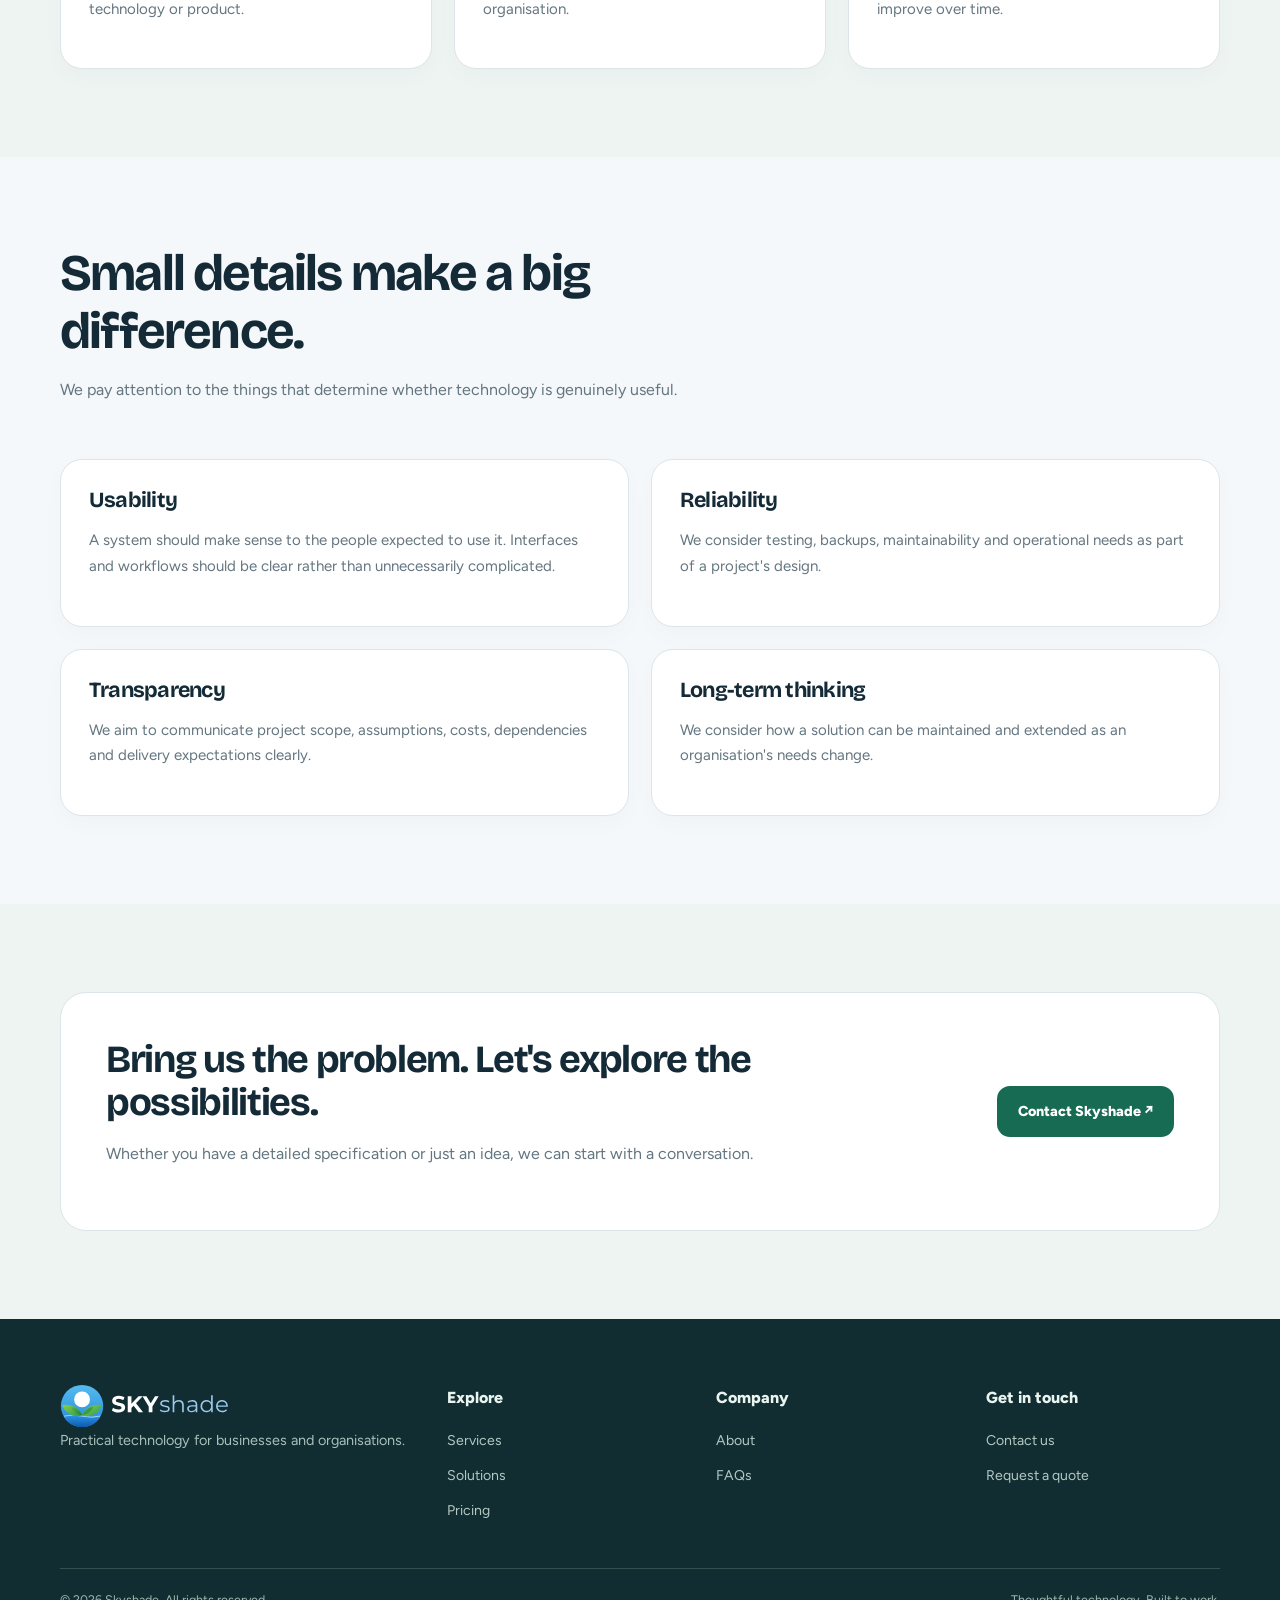
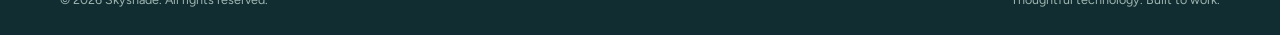
==== commit b56530d0: "added technology to titles for SEO" ====
--- a/about.html
+++ b/about.html
@@ -4,20 +4,22 @@
     <meta charset="utf-8" />
     <meta name="viewport" content="width=device-width, initial-scale=1" />
 
-    <title>About Skyshade | Our Story & Approach to Technology</title>
+    <title>
+      About Skyshade Technologies | Our Story & Approach to Technology
+    </title>
 
     <meta
       name="description"
       content="Discover Skyshade's approach to practical technology, software development and digital solutions for businesses and organisations in Kenya."
     />
 
-    <meta name="robots" content="index, follow, max-image-preview:large" />
+    <meta name="robots" content="/, follow, max-image-preview:large" />
     <link rel="canonical" href="https://skyshade.co.ke/about" />
 
     <meta property="og:type" content="website" />
     <meta
       property="og:title"
-      content="Skyshade | Websites, software and IT consulting in Kenya"
+      content="Skyshade Technologies | Websites, software and IT consulting in Kenya"
     />
     <meta
       property="og:description"
@@ -48,6 +50,20 @@
         const t = localStorage.getItem("skyshade-theme");
         if (t) document.documentElement.dataset.theme = t;
       } catch (e) {}
+
+      (function () {
+        try {
+          var t = localStorage.getItem("skyshade-theme");
+          if (t !== "light" && t !== "dark") {
+            t = matchMedia("(prefers-color-scheme: dark)").matches
+              ? "dark"
+              : "light";
+          }
+          document.documentElement.dataset.theme = t;
+        } catch (e) {
+          document.documentElement.dataset.theme = "light";
+        }
+      })();
     </script>
 
     <script src="assets/site.js" defer></script>
@@ -56,7 +72,7 @@
   <body>
     <header class="site-header">
       <div class="container nav-wrap">
-        <a class="logo" href="index">
+        <a class="logo" href="/">
           <img
             class="logo-light"
             src="assets/skyshade-logo-light-compact.svg"
@@ -72,7 +88,7 @@
           />
         </a>
         <nav class="nav-links" data-nav aria-label="Main navigation">
-          <a href="index">Home</a><a href="services">Services</a
+          <a href="/">Home</a><a href="services">Services</a
           ><a href="solutions">Solutions</a><a href="pricing">Pricing</a
           ><a href="about" aria-current="page">About</a
           ><a href="contact">Contact</a>
@@ -101,14 +117,15 @@
     <main>
       <section class="page-hero">
         <div class="container">
-          <div class="breadcrumb"><a href="index">Home</a> / About</div>
+          <div class="breadcrumb"><a href="/">Home</a> / About</div>
           <h1>
             We believe technology should open possibilities, not create
             obstacles.
           </h1>
           <p>
-            Skyshade exists to make useful technology more accessible to
-            businesses and organisations that want to improve how they work.
+            Skyshade Technologies exists to make useful technology more
+            accessible to businesses and organisations that want to improve how
+            they work.
           </p>
         </div>
       </section>
@@ -238,7 +255,7 @@
       <div class="container">
         <div class="footer-grid">
           <div>
-            <a class="logo" href="index">
+            <a class="logo" href="/">
               <img
                 class="logo-light"
                 src="assets/skyshade-logo-dark-compact.svg"
--- a/assets/styles.css
+++ b/assets/styles.css
@@ -920,12 +920,3 @@
 :root[data-theme="dark"] .logo .logo-dark {
   display: block;
 }
-
-@media (prefers-color-scheme: dark) {
-  :root:not([data-theme="light"]) .logo .logo-light {
-    display: none;
-  }
-  :root:not([data-theme="light"]) .logo .logo-dark {
-    display: block;
-  }
-}
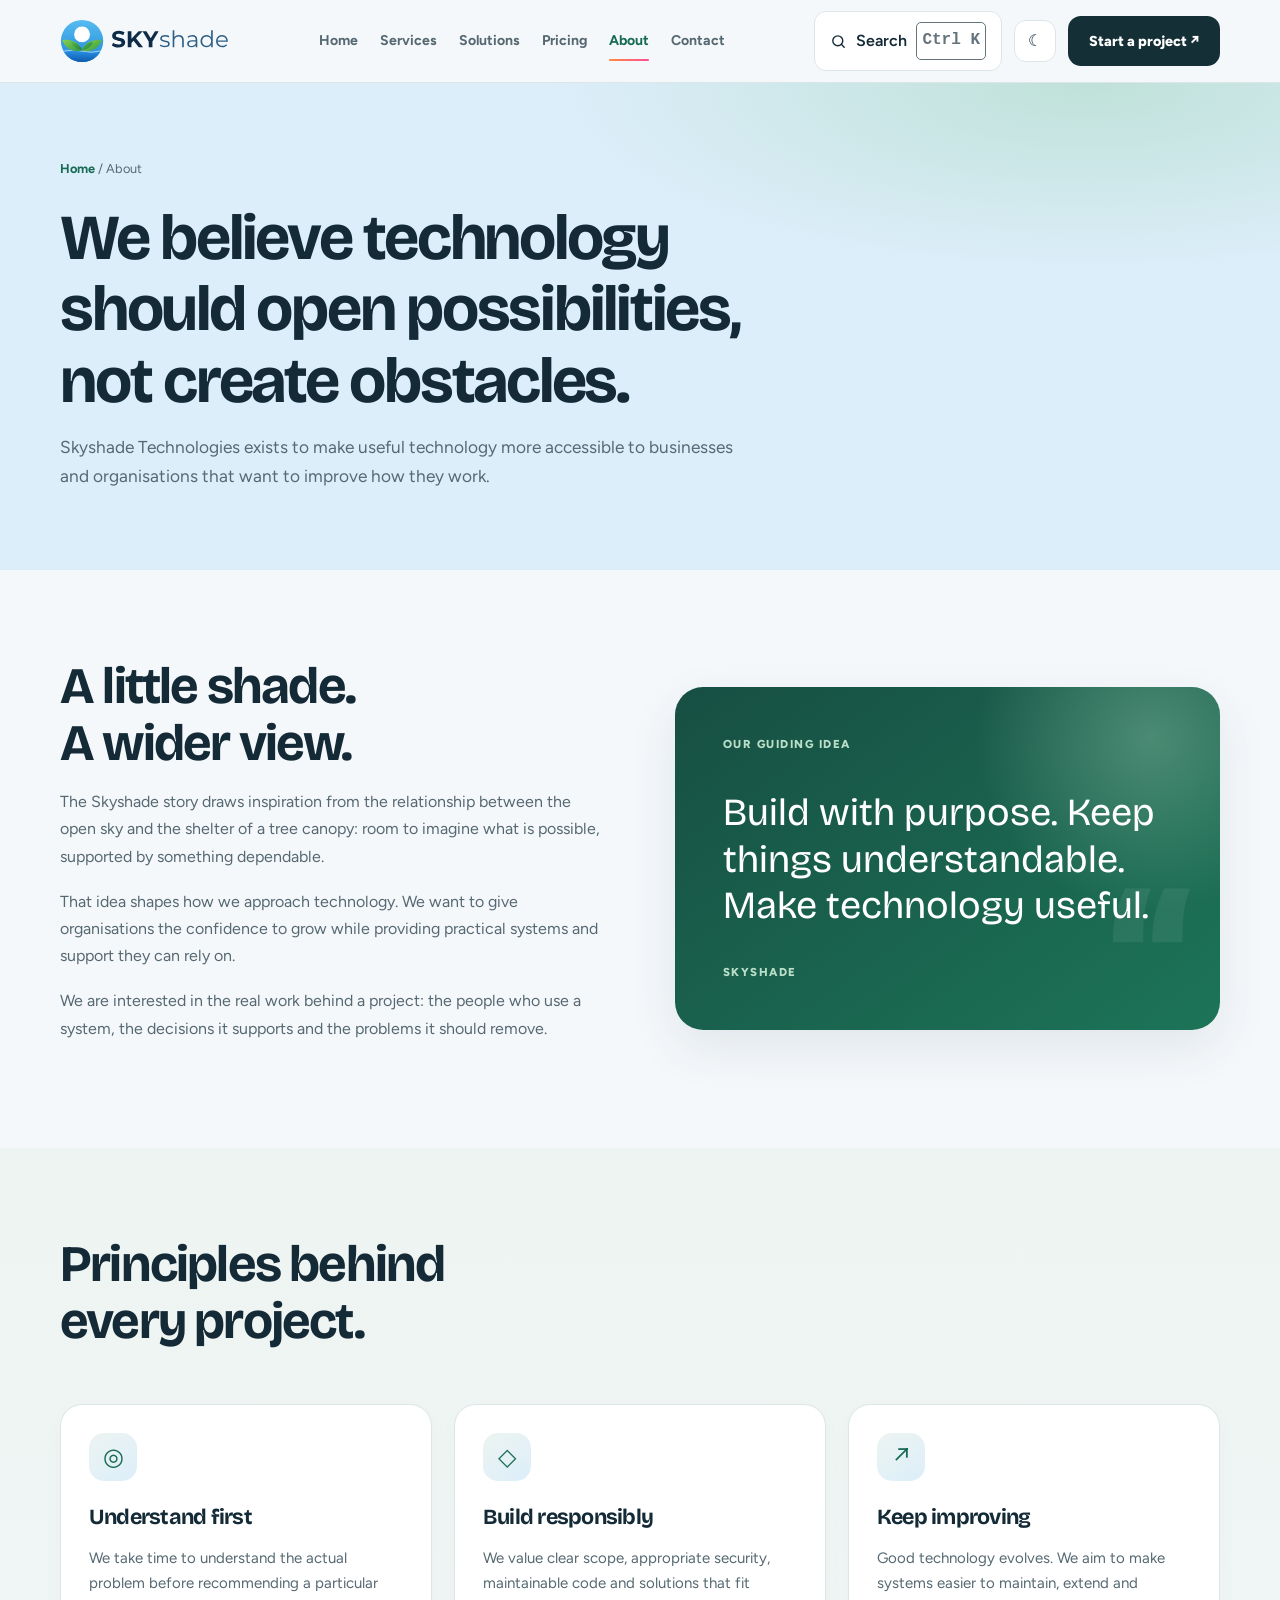
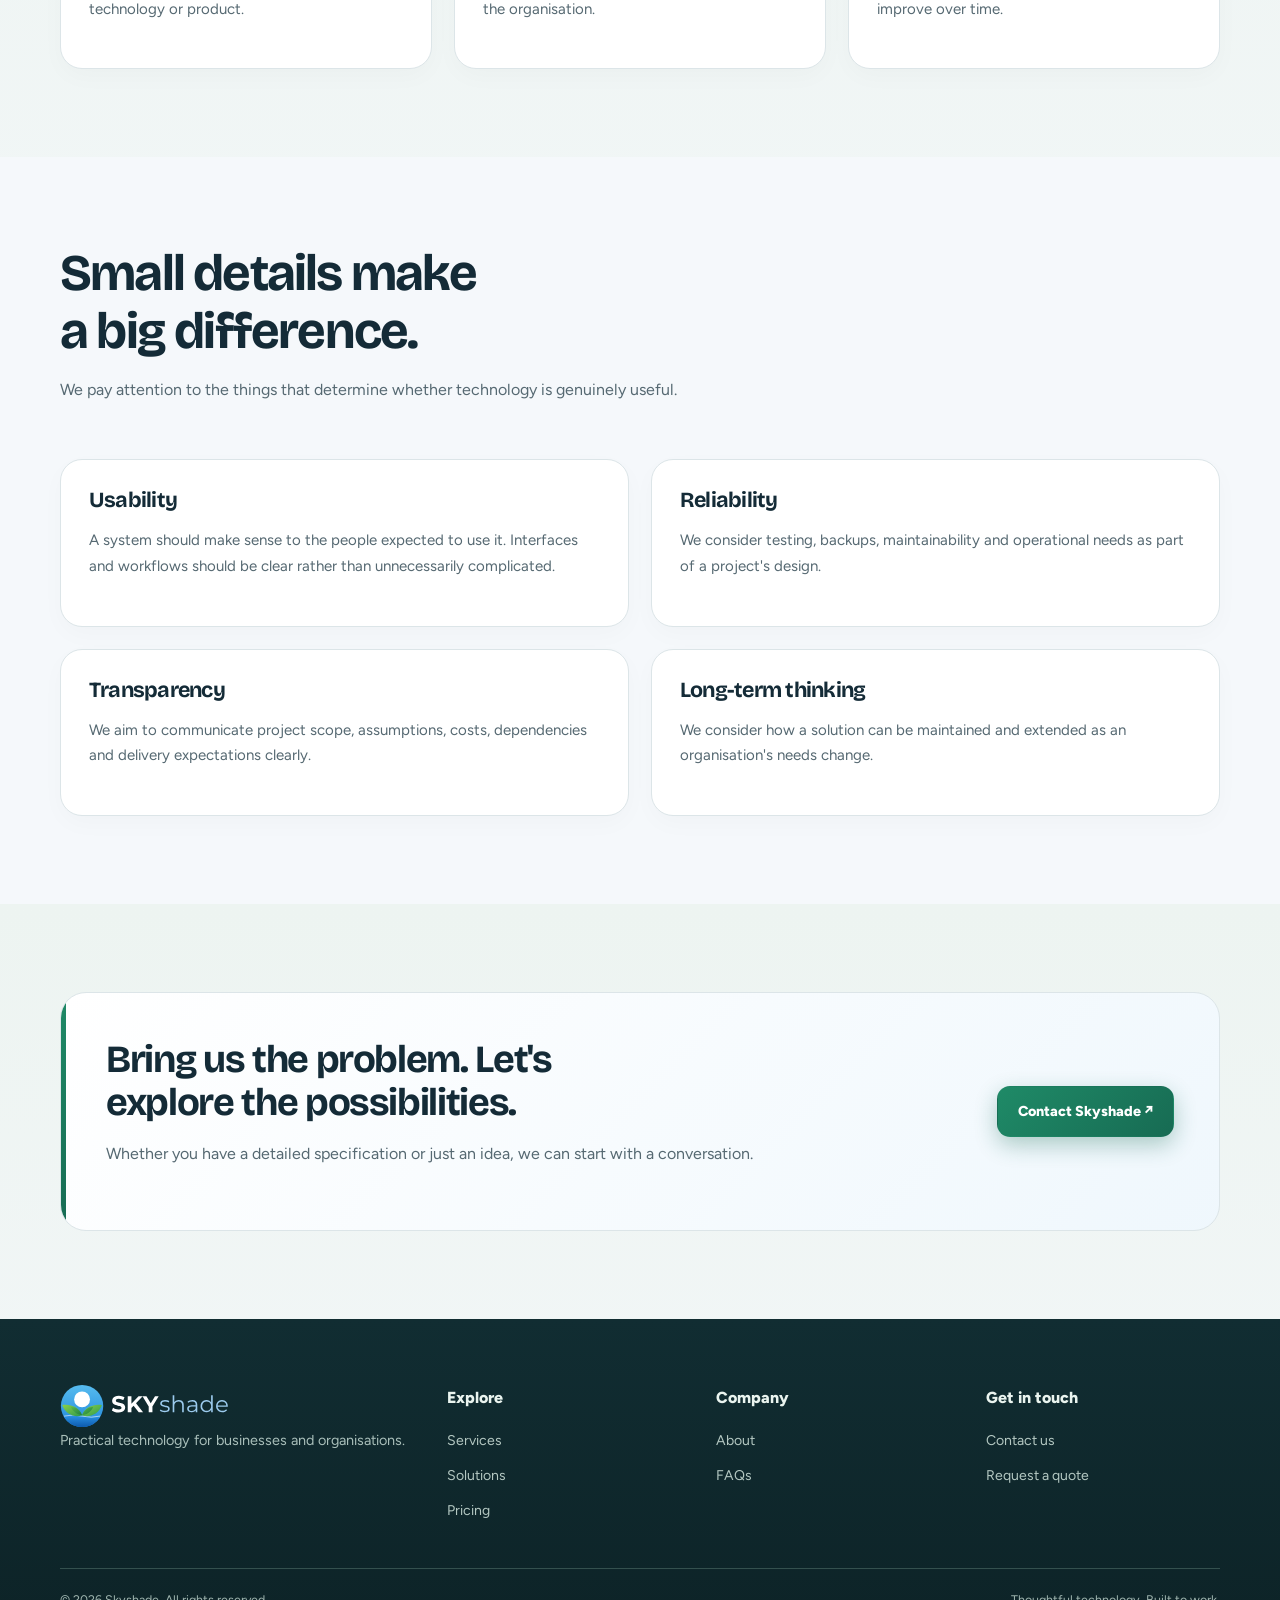
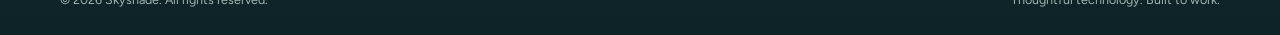
==== commit 8695579f: "seach update and ui improvement" ====
--- a/about.html
+++ b/about.html
@@ -44,6 +44,8 @@
     <link rel="icon" href="/favicon.ico" sizes="48x48" />
     <link rel="apple-touch-icon" href="/apple-touch-icon.png" />
     <link rel="stylesheet" href="assets/styles.css" />
+    <link rel="stylesheet" href="assets/polish.css" />
+    <link rel="stylesheet" href="assets/hero.css" />
 
     <script>
       try {
--- a/assets/polish.css
+++ b/assets/polish.css
@@ -0,0 +1,291 @@
+:root {
+  --ease: cubic-bezier(0.2, 0.8, 0.2, 1);
+  --grad: linear-gradient(135deg, #1f8a67, #176b53);
+  --shadow-lg: 0 30px 70px rgba(23, 57, 67, 0.14);
+  --muted: #566972;
+}
+:root[data-theme="dark"] {
+  --shadow-lg: 0 30px 70px rgba(0, 0, 0, 0.35);
+  --muted: #a9b9b7;
+}
+body {
+  -webkit-font-smoothing: antialiased;
+}
+::selection {
+  background: color-mix(in srgb, var(--primary) 30%, transparent);
+}
+h1,
+h2,
+h3 {
+  text-wrap: balance;
+}
+p,
+li {
+  text-wrap: pretty;
+}
+:focus-visible {
+  outline: 2px solid var(--primary);
+  outline-offset: 3px;
+  border-radius: 6px;
+}
+
+/* Buttons */
+.btn {
+  transition:
+    transform 0.25s var(--ease),
+    box-shadow 0.25s,
+    background 0.2s,
+    border-color 0.2s,
+    color 0.2s;
+}
+.btn:active {
+  transform: scale(0.97);
+}
+.btn-primary {
+  background: var(--grad);
+  box-shadow: 0 8px 22px color-mix(in srgb, var(--primary) 32%, transparent);
+}
+.btn-primary:hover {
+  background: linear-gradient(135deg, #229670, #10513f);
+  box-shadow: 0 12px 30px color-mix(in srgb, var(--primary) 45%, transparent);
+}
+.btn-outline:hover {
+  border-color: var(--primary);
+  color: var(--primary);
+}
+:root[data-theme="dark"] .btn-primary {
+  background: linear-gradient(135deg, #9be0bd, #6bbd98);
+  color: #0d2a22;
+}
+:root[data-theme="dark"] .btn-dark {
+  background: var(--surface-alt);
+  border-color: var(--line);
+}
+
+/* Solid header after scrolling (homepage) */
+body:has(.rh) .site-header:not(.is-top) {
+  background: color-mix(in srgb, var(--bg) 82%, transparent);
+  backdrop-filter: blur(18px) saturate(1.4);
+  box-shadow: 0 10px 30px rgba(20, 50, 60, 0.08);
+}
+
+/* Cards */
+.card {
+  transition:
+    transform 0.35s var(--ease),
+    box-shadow 0.35s,
+    border-color 0.35s;
+}
+.card:hover {
+  transform: translateY(-6px);
+  box-shadow: var(--shadow-lg);
+  border-color: color-mix(in srgb, var(--primary) 35%, var(--line));
+}
+.card-icon {
+  background: linear-gradient(145deg, var(--surface-alt), var(--sky));
+  transition: transform 0.35s var(--ease);
+}
+.card:hover .card-icon {
+  transform: rotate(-6deg) scale(1.08);
+}
+.card-link::after {
+  content: "→";
+  display: inline-block;
+  margin-left: 6px;
+  transition: transform 0.25s var(--ease);
+}
+.card-link:hover {
+  text-decoration: none;
+}
+.card-link:hover::after {
+  transform: translateX(5px);
+}
+.process .card {
+  position: relative;
+  overflow: hidden;
+}
+.process .card::before {
+  content: "";
+  position: absolute;
+  inset: 0 0 auto;
+  height: 3px;
+  background: var(--grad);
+  transform: scaleX(0);
+  transform-origin: left;
+  transition: transform 0.45s var(--ease);
+}
+.process .card:hover::before {
+  transform: scaleX(1);
+}
+.tag {
+  transition:
+    border-color 0.2s,
+    color 0.2s,
+    transform 0.2s var(--ease);
+}
+.tag:hover {
+  border-color: var(--primary);
+  color: var(--primary);
+  transform: translateY(-2px);
+}
+
+/* Sections */
+.section-alt {
+  background: linear-gradient(
+    180deg,
+    var(--surface-alt),
+    color-mix(in srgb, var(--surface-alt) 55%, var(--bg))
+  );
+}
+.page-hero {
+  background:
+    radial-gradient(
+      900px 320px at 85% 0%,
+      rgba(168, 214, 189, 0.55),
+      transparent 60%
+    ),
+    var(--sky);
+}
+.story-panel {
+  position: relative;
+  overflow: hidden;
+  isolation: isolate;
+}
+.story-panel::before {
+  content: "";
+  position: absolute;
+  width: 380px;
+  height: 380px;
+  right: -120px;
+  top: -140px;
+  border-radius: 50%;
+  background: radial-gradient(
+    circle,
+    rgba(168, 214, 189, 0.35),
+    transparent 65%
+  );
+  z-index: -1;
+}
+.story-panel::after {
+  content: "\201C";
+  position: absolute;
+  right: 30px;
+  bottom: -40px;
+  font: 800 13rem/1 "Bricolage Grotesque";
+  color: rgba(255, 255, 255, 0.07);
+  z-index: -1;
+}
+.cta-band {
+  position: relative;
+  overflow: hidden;
+  background: linear-gradient(
+    135deg,
+    var(--surface),
+    color-mix(in srgb, var(--sky) 45%, var(--surface))
+  );
+}
+.cta-band::before {
+  content: "";
+  position: absolute;
+  inset: 0 auto 0 0;
+  width: 5px;
+  background: var(--grad);
+}
+
+/* Pricing, tables, FAQ, forms */
+.popular {
+  box-shadow: var(--shadow-lg);
+}
+tbody tr {
+  transition: background 0.2s;
+}
+tbody tr:hover td {
+  background: color-mix(in srgb, var(--surface-alt) 60%, transparent);
+}
+.faq-item summary {
+  list-style: none;
+  display: flex;
+  justify-content: space-between;
+  gap: 16px;
+  transition: color 0.2s;
+}
+.faq-item summary::-webkit-details-marker {
+  display: none;
+}
+.faq-item summary::after {
+  content: "+";
+  font-size: 1.5rem;
+  line-height: 1;
+  color: var(--primary);
+  transition: transform 0.3s var(--ease);
+}
+.faq-item[open] summary::after {
+  transform: rotate(45deg);
+}
+.faq-item summary:hover {
+  color: var(--primary);
+}
+.form-field input,
+.form-field textarea,
+.form-field select {
+  transition:
+    border-color 0.2s,
+    box-shadow 0.2s;
+}
+.form-field input:hover,
+.form-field textarea:hover,
+.form-field select:hover {
+  border-color: color-mix(in srgb, var(--primary) 40%, var(--line));
+}
+
+/* Footer */
+.site-footer {
+  background: linear-gradient(180deg, #112d32, #0d2327);
+}
+.footer-links a {
+  transition:
+    color 0.2s,
+    transform 0.25s var(--ease);
+}
+.footer-links a:hover {
+  transform: translateX(4px);
+}
+
+/* Scroll-in reveal (CSS only) */
+@media (prefers-reduced-motion: no-preference) {
+  @supports (animation-timeline: view()) {
+    .section .card,
+    .section .story-panel,
+    .section .cta-band,
+    .section-head {
+      animation: ss-rise linear backwards;
+      animation-timeline: view();
+      animation-range: entry 0% entry 40%;
+    }
+    @keyframes ss-rise {
+      from {
+        opacity: 0;
+        transform: translateY(32px);
+      }
+    }
+  }
+}
+@media (max-width: 820px) {
+  .nav-links a::before,
+  .nav-links a::after {
+    display: none;
+  }
+  .nav-links:hover a:not(:hover) {
+    opacity: 1;
+  }
+}
+@media (prefers-reduced-motion: reduce) {
+  html {
+    scroll-behavior: auto;
+  }
+  *,
+  *::before,
+  *::after {
+    transition-duration: 0.01ms !important;
+  }
+}
--- a/assets/hero.css
+++ b/assets/hero.css
@@ -0,0 +1,385 @@
+/* Animated robot hero — scoped with .rh- so it won't clash with styles.css */
+.rh {
+  position: relative;
+  height: min(92svh, 860px);
+  min-height: 600px;
+  overflow: hidden;
+  container-type: size;
+  color: #fff;
+  background: #1b1450;
+}
+.rh-stage {
+  position: absolute;
+  left: 50%;
+  top: 50%;
+  width: max(100cqw, calc(100cqh * 1.7325));
+  aspect-ratio: 1651/953;
+  transform: translate(-50%, -50%);
+  background: url(hero-bg.jpg) center/100% 100% no-repeat;
+}
+.rh-layer {
+  position: absolute;
+  inset: 0;
+  transition: transform 0.25s ease-out;
+  will-change: transform;
+}
+.rh-sun {
+  position: absolute;
+  left: 72.5%;
+  top: 47%;
+  width: 26%;
+  aspect-ratio: 1;
+  transform: translate(-50%, -50%);
+  mix-blend-mode: screen;
+  background: radial-gradient(
+    circle,
+    rgba(255, 230, 120, 0.55),
+    rgba(255, 160, 60, 0.18) 45%,
+    transparent 70%
+  );
+  animation: rh-sun 6s ease-in-out infinite;
+}
+@keyframes rh-sun {
+  50% {
+    transform: translate(-50%, -50%) scale(1.15);
+    opacity: 0.7;
+  }
+}
+.rh-robot-wrap {
+  position: absolute;
+  left: 30.6%;
+  top: 25.2%;
+  width: 16.96%;
+  aspect-ratio: 280/285;
+  animation: rh-float 3.2s ease-in-out infinite;
+}
+.rh-robot {
+  width: 100%;
+  height: 100%;
+  display: block;
+  transform-origin: 50% 60%;
+  animation: rh-tilt 3.2s ease-in-out infinite;
+  filter: drop-shadow(0 0 14px rgba(80, 200, 255, 0.55));
+}
+@keyframes rh-float {
+  0%,
+  100% {
+    transform: translateY(0);
+  }
+  50% {
+    transform: translateY(-4.5%);
+  }
+}
+@keyframes rh-tilt {
+  0%,
+  100% {
+    transform: rotate(-2.5deg);
+  }
+  50% {
+    transform: rotate(3deg) scale(1.02);
+  }
+}
+.rh-robot-wrap::after {
+  content: "";
+  position: absolute;
+  left: -15%;
+  bottom: -8%;
+  width: 55%;
+  height: 45%;
+  border-radius: 50%;
+  z-index: -1;
+  filter: blur(8px);
+  background: radial-gradient(circle, rgba(90, 220, 255, 0.5), transparent 65%);
+  animation: rh-thrust 1.6s ease-in-out infinite;
+}
+@keyframes rh-thrust {
+  50% {
+    opacity: 0.35;
+    transform: scale(1.25) translate(-6%, 6%);
+  }
+}
+.rh-spark {
+  position: absolute;
+  width: 6px;
+  height: 6px;
+  border-radius: 50%;
+  background: #fff6b0;
+  box-shadow: 0 0 10px 3px rgba(255, 230, 120, 0.7);
+  opacity: 0;
+  animation: rh-rise linear infinite;
+}
+@keyframes rh-rise {
+  0% {
+    opacity: 0;
+    transform: translateY(0);
+  }
+  15% {
+    opacity: 0.9;
+  }
+  100% {
+    opacity: 0;
+    transform: translate(var(--dx), -160px);
+  }
+}
+.rh-content {
+  position: relative;
+  z-index: 2;
+  height: 100%;
+  display: flex;
+  align-items: center;
+  justify-content: flex-end;
+}
+.rh-copy {
+  max-width: 540px;
+  text-shadow: 0 2px 24px rgba(30, 10, 80, 0.6);
+  animation: rh-in 1s 0.2s both;
+}
+@keyframes rh-in {
+  from {
+    opacity: 0;
+    transform: translateY(20px);
+  }
+}
+.rh-copy h1,
+.rh-copy p {
+  color: #fff;
+}
+.rh-copy h1 {
+  margin-bottom: 1rem;
+}
+.rh-copy p {
+  opacity: 0.95;
+  margin-bottom: 1.6rem;
+}
+.rh .btn-outline {
+  color: #fff;
+  border-color: rgba(255, 255, 255, 0.6);
+  background: rgba(255, 255, 255, 0.08);
+  backdrop-filter: blur(6px);
+}
+.rh .tag-list {
+  margin-top: 1.4rem;
+}
+.rh .tag {
+  color: #fff;
+  background: rgba(255, 255, 255, 0.16);
+  border-color: rgba(255, 255, 255, 0.3);
+  backdrop-filter: blur(6px);
+  text-shadow: none;
+}
+@media (max-width: 820px) {
+  .rh {
+    height: auto;
+    min-height: 100svh;
+    container-type: normal;
+  }
+  .rh-stage {
+    width: max(100%, calc(62svh * 1.7325));
+    top: 0;
+    transform: translate(-50%, 0);
+    height: 62svh;
+    aspect-ratio: auto;
+    background-size: cover;
+  }
+  .rh::after {
+    content: "";
+    position: absolute;
+    inset: auto 0 0;
+    height: 62%;
+    background: linear-gradient(transparent, rgba(20, 10, 70, 0.8) 40%);
+    z-index: 1;
+  }
+  .rh-content {
+    align-items: flex-end;
+    justify-content: center;
+    text-align: center;
+    padding: 60svh 0 48px;
+  }
+  .rh .hero-actions,
+  .rh .tag-list {
+    justify-content: center;
+  }
+}
+@media (prefers-reduced-motion: reduce) {
+  .rh * {
+    animation: none !important;
+  }
+}
+/* readability + sizing fixes */
+.rh::before {
+  content: "";
+  position: absolute;
+  inset: 0;
+  z-index: 1;
+  pointer-events: none;
+  background: linear-gradient(
+    to left,
+    rgba(20, 10, 70, 0.55),
+    rgba(20, 10, 70, 0.25) 45%,
+    transparent 70%
+  );
+}
+.rh-copy {
+  max-width: 500px;
+}
+.rh-copy h1 {
+  font-size: clamp(2rem, 3.8vw, 3.4rem);
+  line-height: 1.08;
+  letter-spacing: -0.02em;
+}
+.rh-copy p {
+  font-size: clamp(1rem, 1.25vw, 1.15rem);
+  line-height: 1.55;
+}
+
+/* ---------- Transparent navbar over hero ---------- */
+body:has(.rh) .site-header {
+  position: fixed;
+  top: 0;
+  left: 0;
+  right: 0;
+  z-index: 100;
+  transition:
+    background-color 0.3s,
+    box-shadow 0.3s,
+    border-color 0.3s;
+}
+.rh {
+  height: min(100svh, 900px);
+}
+.rh-content {
+  padding-top: 84px;
+}
+
+/* top of page: transparent + light text */
+.site-header.is-top {
+  background: transparent !important;
+  border-color: transparent !important;
+  box-shadow: none !important;
+  backdrop-filter: none !important;
+}
+.site-header.is-top::before {
+  content: "";
+  position: absolute;
+  inset: 0 0 -40px;
+  z-index: -1;
+  pointer-events: none;
+  background: linear-gradient(rgba(20, 10, 70, 0.5), transparent);
+}
+.site-header.is-top .logo-light {
+  display: none !important;
+}
+.site-header.is-top .logo-dark {
+  display: inline-block !important;
+}
+.site-header.is-top .nav-links a {
+  color: #fff;
+  text-shadow: 0 1px 10px rgba(20, 10, 70, 0.5);
+}
+.site-header.is-top .nav-links a[aria-current] {
+  font-weight: 700;
+  text-decoration: underline;
+  text-underline-offset: 6px;
+}
+.site-header.is-top [class*="search"],
+.site-header.is-top .theme-toggle {
+  background: rgba(255, 255, 255, 0.14) !important;
+  border-color: rgba(255, 255, 255, 0.35) !important;
+  color: #fff !important;
+  backdrop-filter: blur(8px);
+}
+.site-header.is-top [class*="search"] * {
+  color: #fff !important;
+  border-color: rgba(255, 255, 255, 0.4) !important;
+}
+/* ---------- Nav link hover ---------- */
+.nav-links a {
+  position: relative;
+  transition:
+    color 0.25s,
+    transform 0.25s,
+    opacity 0.25s;
+}
+
+/* soft pill behind the link */
+.nav-links a::before {
+  content: "";
+  position: absolute;
+  inset: -7px -13px;
+  border-radius: 999px;
+  z-index: -1;
+  background: rgba(255, 255, 255, 0.14);
+  backdrop-filter: blur(6px);
+  opacity: 0;
+  transform: scale(0.85);
+  transition:
+    opacity 0.25s,
+    transform 0.25s cubic-bezier(0.2, 0.8, 0.2, 1);
+}
+
+/* gradient underline that grows from the centre */
+.nav-links a::after {
+  content: "";
+  position: absolute;
+  left: 0;
+  right: 0;
+  bottom: -8px;
+  height: 2px;
+  border-radius: 2px;
+  background: linear-gradient(90deg, #ff8a3d, #ff4f9a);
+  transform: scaleX(0);
+  transform-origin: center;
+  transition: transform 0.3s cubic-bezier(0.2, 0.8, 0.2, 1);
+}
+
+.nav-links a:hover,
+.nav-links a:focus-visible {
+  transform: translateY(-1px);
+}
+.nav-links a:hover::before,
+.nav-links a:focus-visible::before {
+  opacity: 1;
+  transform: scale(1);
+}
+.nav-links a:hover::after,
+.nav-links a:focus-visible::after,
+.nav-links a[aria-current]::after {
+  transform: scaleX(1);
+}
+
+/* dim the other links while one is hovered */
+.nav-links:hover a:not(:hover) {
+  opacity: 0.65;
+}
+
+/* use the animated underline instead of the static one for the current page */
+.site-header.is-top .nav-links a[aria-current] {
+  text-decoration: none;
+}
+
+/* keyboard focus ring */
+.nav-links a:focus-visible {
+  outline: 2px solid #fff;
+  outline-offset: 6px;
+  border-radius: 6px;
+}
+
+/* solid header (after scrolling): tint the pill with your own colours instead of white */
+.site-header:not(.is-top) .nav-links a::before {
+  background: rgba(15, 110, 90, 0.1);
+  backdrop-filter: none;
+}
+.site-header:not(.is-top) .nav-links a:focus-visible {
+  outline-color: currentColor;
+}
+
+@media (prefers-reduced-motion: reduce) {
+  .nav-links a,
+  .nav-links a::before,
+  .nav-links a::after {
+    transition: none;
+  }
+  .nav-links a:hover {
+    transform: none;
+  }
+}
